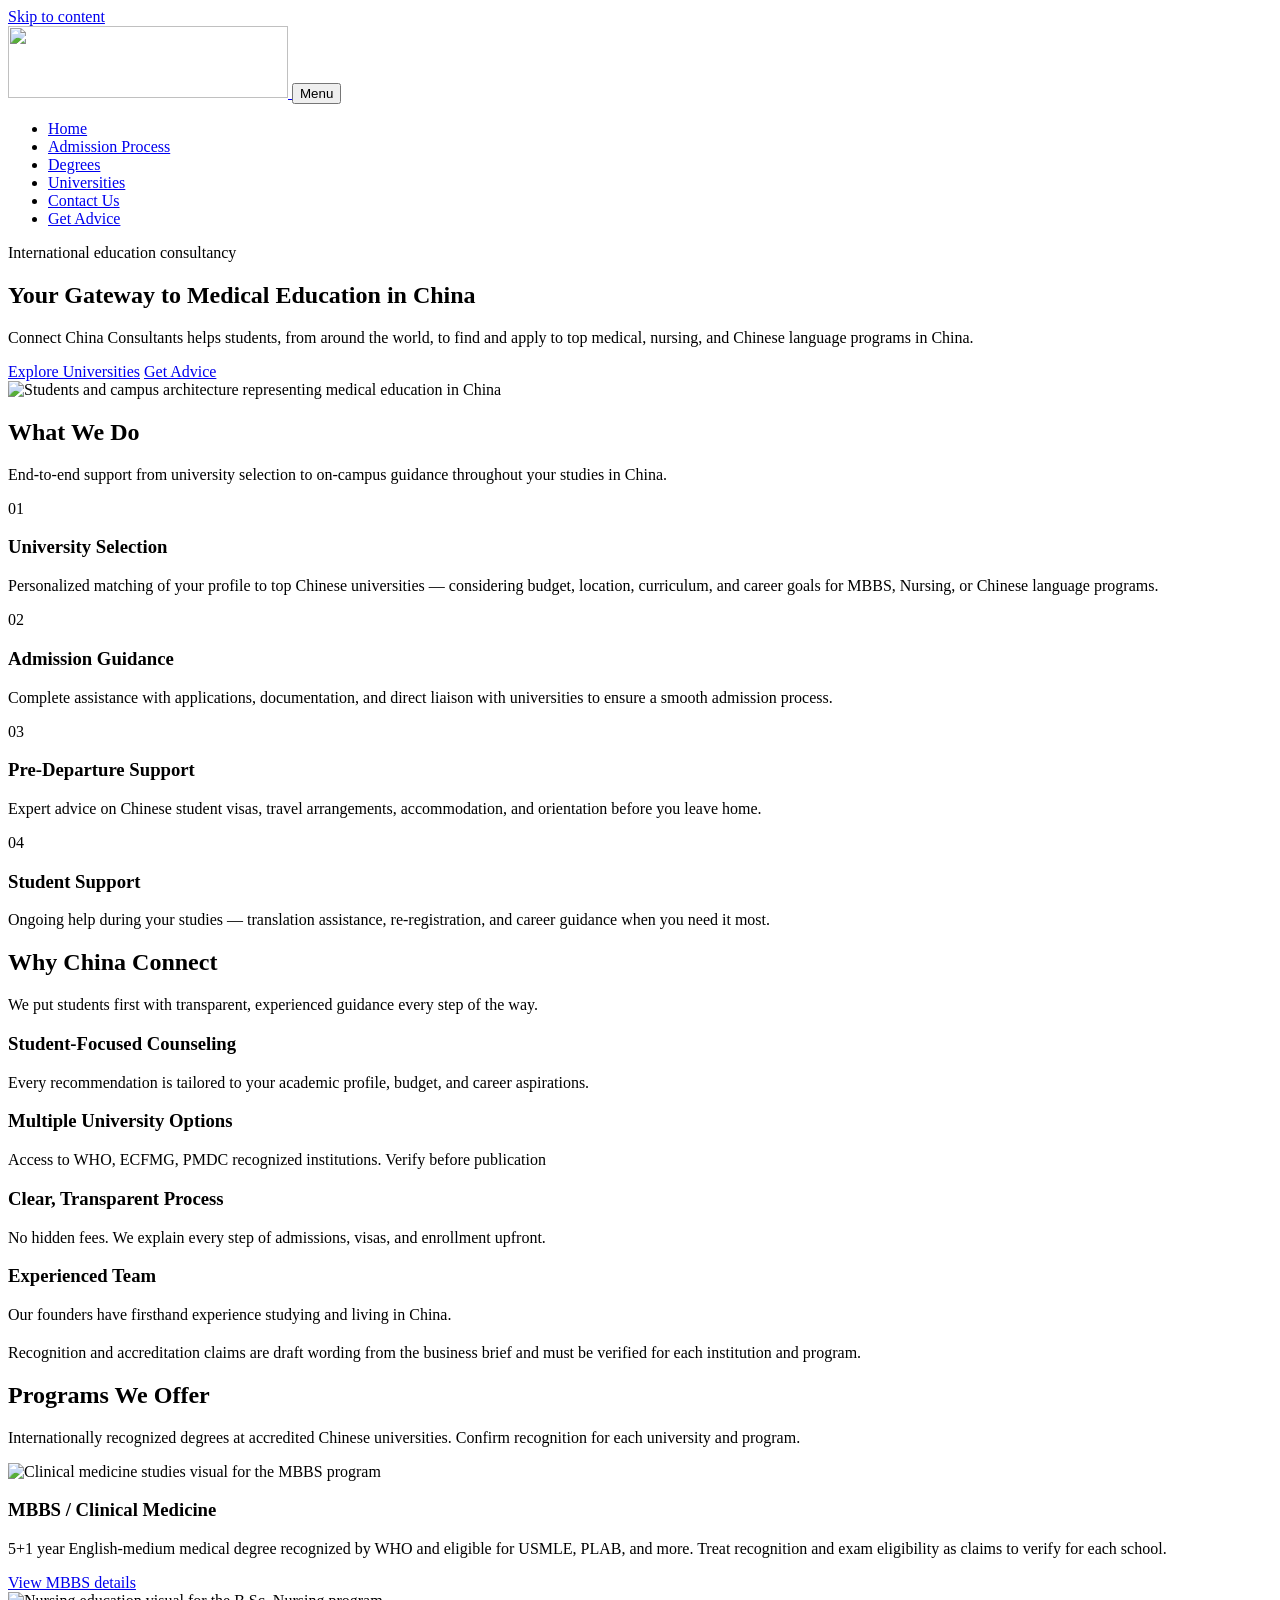
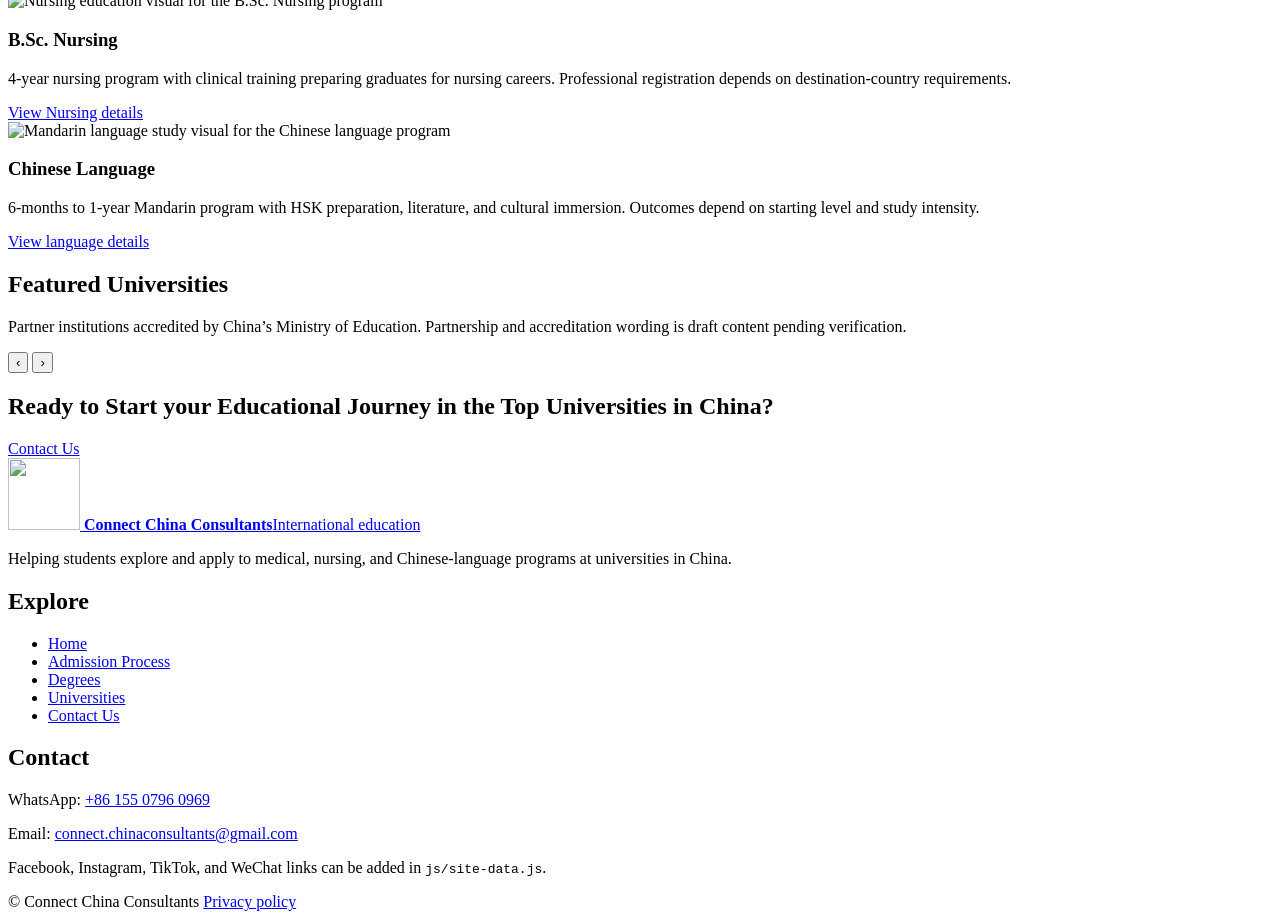
==== index.html @ 9dba4f5d "Add files via upload" ====
<!DOCTYPE html>
<html lang="en">
<head>
  <meta charset="utf-8">
  <meta name="viewport" content="width=device-width, initial-scale=1">
  <title>Connect China Consultants | Medical Education in China</title>
  <meta name="description" content="Connect China Consultants helps students find and apply to medical, nursing, and Chinese language programs at universities in China.">
  <meta property="og:title" content="Connect China Consultants">
  <meta property="og:description" content="Your gateway to medical, nursing, and Chinese language programs in China.">
  <meta property="og:type" content="website">
  <meta property="og:image" content="public/assets/images/home-hero-image.jpg">
  <link rel="icon" href="public/assets/images/favicon-icon.png" type="image/png">
  <link rel="stylesheet" href="css/styles.css">
</head>
<body>
  <a class="skip-link" href="#main">Skip to content</a>
  <header class="site-header">
    <div class="container header-inner">
      <a class="brand" href="index.html" aria-label="Connect China Consultants home">
        <img src="public/assets/images/horizontal-logo.png" alt="" width="280" height="72">
      </a>
      <button class="nav-toggle" id="nav-toggle" type="button" aria-expanded="false" aria-controls="site-nav">
        <span></span>
        <span class="sr-only">Menu</span>
      </button>
      <nav class="site-nav" id="site-nav" aria-label="Primary">
        <ul>
          <li><a href="index.html" aria-current="page">Home</a></li>
          <li><a href="admission.html">Admission Process</a></li>
          <li><a href="degrees.html">Degrees</a></li>
          <li><a href="universities.html">Universities</a></li>
          <li><a href="contact.html">Contact Us</a></li>
          <li class="nav-cta"><a class="btn btn-gold" href="contact.html">Get Advice</a></li>
        </ul>
      </nav>
    </div>
  </header>

  <main id="main">
    <section class="hero">
      <div class="container hero-grid">
        <div>
          <p class="eyebrow">International education consultancy</p>
          <h1>Your Gateway to Medical Education in China</h1>
          <p class="lede">Connect China Consultants helps students, from around the world, to find and apply to top medical, nursing, and Chinese language programs in China.</p>
          <div class="hero-actions">
            <a class="btn btn-gold" href="universities.html">Explore Universities</a>
            <a class="btn btn-light" href="contact.html">Get Advice</a>
          </div>
        </div>
        <img src="public/assets/images/home-hero-image.jpg" alt="Students and campus architecture representing medical education in China" width="1920" height="1080">
      </div>
    </section>

    <section class="section">
      <div class="container">
        <div class="section-head">
          <h2>What We Do</h2>
          <p>End-to-end support from university selection to on-campus guidance throughout your studies in China.</p>
        </div>
        <div class="grid-2">
          <article class="card">
            <div class="icon-dot" aria-hidden="true">01</div>
            <h3>University Selection</h3>
            <p>Personalized matching of your profile to top Chinese universities — considering budget, location, curriculum, and career goals for MBBS, Nursing, or Chinese language programs.</p>
          </article>
          <article class="card">
            <div class="icon-dot" aria-hidden="true">02</div>
            <h3>Admission Guidance</h3>
            <p>Complete assistance with applications, documentation, and direct liaison with universities to ensure a smooth admission process.</p>
          </article>
          <article class="card">
            <div class="icon-dot" aria-hidden="true">03</div>
            <h3>Pre-Departure Support</h3>
            <p>Expert advice on Chinese student visas, travel arrangements, accommodation, and orientation before you leave home.</p>
          </article>
          <article class="card">
            <div class="icon-dot" aria-hidden="true">04</div>
            <h3>Student Support</h3>
            <p>Ongoing help during your studies — translation assistance, re-registration, and career guidance when you need it most.</p>
          </article>
        </div>
      </div>
    </section>

    <section class="section section-muted">
      <div class="container">
        <div class="section-head">
          <h2>Why China Connect</h2>
          <p>We put students first with transparent, experienced guidance every step of the way.</p>
        </div>
        <div class="grid-4">
          <article class="card">
            <h3>Student-Focused Counseling</h3>
            <p>Every recommendation is tailored to your academic profile, budget, and career aspirations.</p>
          </article>
          <article class="card">
            <h3>Multiple University Options</h3>
            <p>Access to WHO, ECFMG, PMDC recognized institutions. <span class="badge badge-warn">Verify before publication</span></p>
          </article>
          <article class="card">
            <h3>Clear, Transparent Process</h3>
            <p>No hidden fees. We explain every step of admissions, visas, and enrollment upfront.</p>
          </article>
          <article class="card">
            <h3>Experienced Team</h3>
            <p>Our founders have firsthand experience studying and living in China.</p>
          </article>
        </div>
        <p class="note" style="margin-top:1.25rem;">Recognition and accreditation claims are draft wording from the business brief and must be verified for each institution and program.</p>
      </div>
    </section>

    <section class="section">
      <div class="container">
        <div class="section-head">
          <h2>Programs We Offer</h2>
          <p>Internationally recognized degrees at accredited Chinese universities. Confirm recognition for each university and program.</p>
        </div>
        <div class="grid-3">
          <article class="card program-card">
            <img src="public/assets/images/program-mbbs.jpg" alt="Clinical medicine studies visual for the MBBS program" width="1200" height="800" loading="lazy">
            <div class="card-body">
              <h3>MBBS / Clinical Medicine</h3>
              <p>5+1 year English-medium medical degree recognized by WHO and eligible for USMLE, PLAB, and more. Treat recognition and exam eligibility as claims to verify for each school.</p>
              <a class="btn btn-primary" href="degrees.html#mbbs">View MBBS details</a>
            </div>
          </article>
          <article class="card program-card">
            <img src="public/assets/images/program-nursing.jpg" alt="Nursing education visual for the B.Sc. Nursing program" width="1200" height="800" loading="lazy">
            <div class="card-body">
              <h3>B.Sc. Nursing</h3>
              <p>4-year nursing program with clinical training preparing graduates for nursing careers. Professional registration depends on destination-country requirements.</p>
              <a class="btn btn-primary" href="degrees.html#nursing">View Nursing details</a>
            </div>
          </article>
          <article class="card program-card">
            <img src="public/assets/images/program-chinese-language.jpg" alt="Mandarin language study visual for the Chinese language program" width="1200" height="800" loading="lazy">
            <div class="card-body">
              <h3>Chinese Language</h3>
              <p>6-months to 1-year Mandarin program with HSK preparation, literature, and cultural immersion. Outcomes depend on starting level and study intensity.</p>
              <a class="btn btn-primary" href="degrees.html#chinese">View language details</a>
            </div>
          </article>
        </div>
      </div>
    </section>

    <section class="section section-muted">
      <div class="container">
        <div class="section-head">
          <h2>Featured Universities</h2>
          <p>Partner institutions accredited by China’s Ministry of Education. Partnership and accreditation wording is draft content pending verification.</p>
        </div>
        <div class="carousel-wrap">
          <div class="carousel-viewport">
            <div class="carousel-track" id="uni-carousel" tabindex="0" aria-label="Featured universities"></div>
          </div>
          <div class="carousel-controls">
            <button class="icon-btn" type="button" data-carousel="prev" aria-label="Previous universities">‹</button>
            <button class="icon-btn" type="button" data-carousel="next" aria-label="Next universities">›</button>
          </div>
        </div>
      </div>
    </section>

    <section class="section-navy cta-banner">
      <div class="container">
        <h2>Ready to Start your Educational Journey in the Top Universities in China?</h2>
        <a class="btn btn-gold" href="contact.html">Contact Us</a>
      </div>
    </section>
  </main>

  <footer class="site-footer">
    <div class="container footer-grid">
      <div>
        <a class="brand" href="index.html">
          <img src="public/assets/images/main-logo.png" alt="" width="72" height="72">
          <span class="brand-text"><strong>Connect China Consultants</strong><span>International education</span></span>
        </a>
        <p>Helping students explore and apply to medical, nursing, and Chinese-language programs at universities in China.</p>
      </div>
      <div>
        <h2>Explore</h2>
        <ul class="footer-links">
          <li><a href="index.html">Home</a></li>
          <li><a href="admission.html">Admission Process</a></li>
          <li><a href="degrees.html">Degrees</a></li>
          <li><a href="universities.html">Universities</a></li>
          <li><a href="contact.html">Contact Us</a></li>
        </ul>
      </div>
      <div>
        <h2>Contact</h2>
        <p>WhatsApp: <a href="https://wa.me/8615507960969">+86 155 0796 0969</a></p>
        <p>Email: <a href="mailto:connect.chinaconsultants@gmail.com">connect.chinaconsultants@gmail.com</a></p>
        <p>Facebook, Instagram, TikTok, and WeChat links can be added in <code>js/site-data.js</code>.</p>
      </div>
    </div>
    <div class="container footer-bottom">
      <span>© <span data-year></span> Connect China Consultants</span>
      <a href="privacy.html">Privacy policy</a>
    </div>
  </footer>
  <script src="js/site-data.js"></script>
  <script src="js/main.js"></script>
</body>
</html>
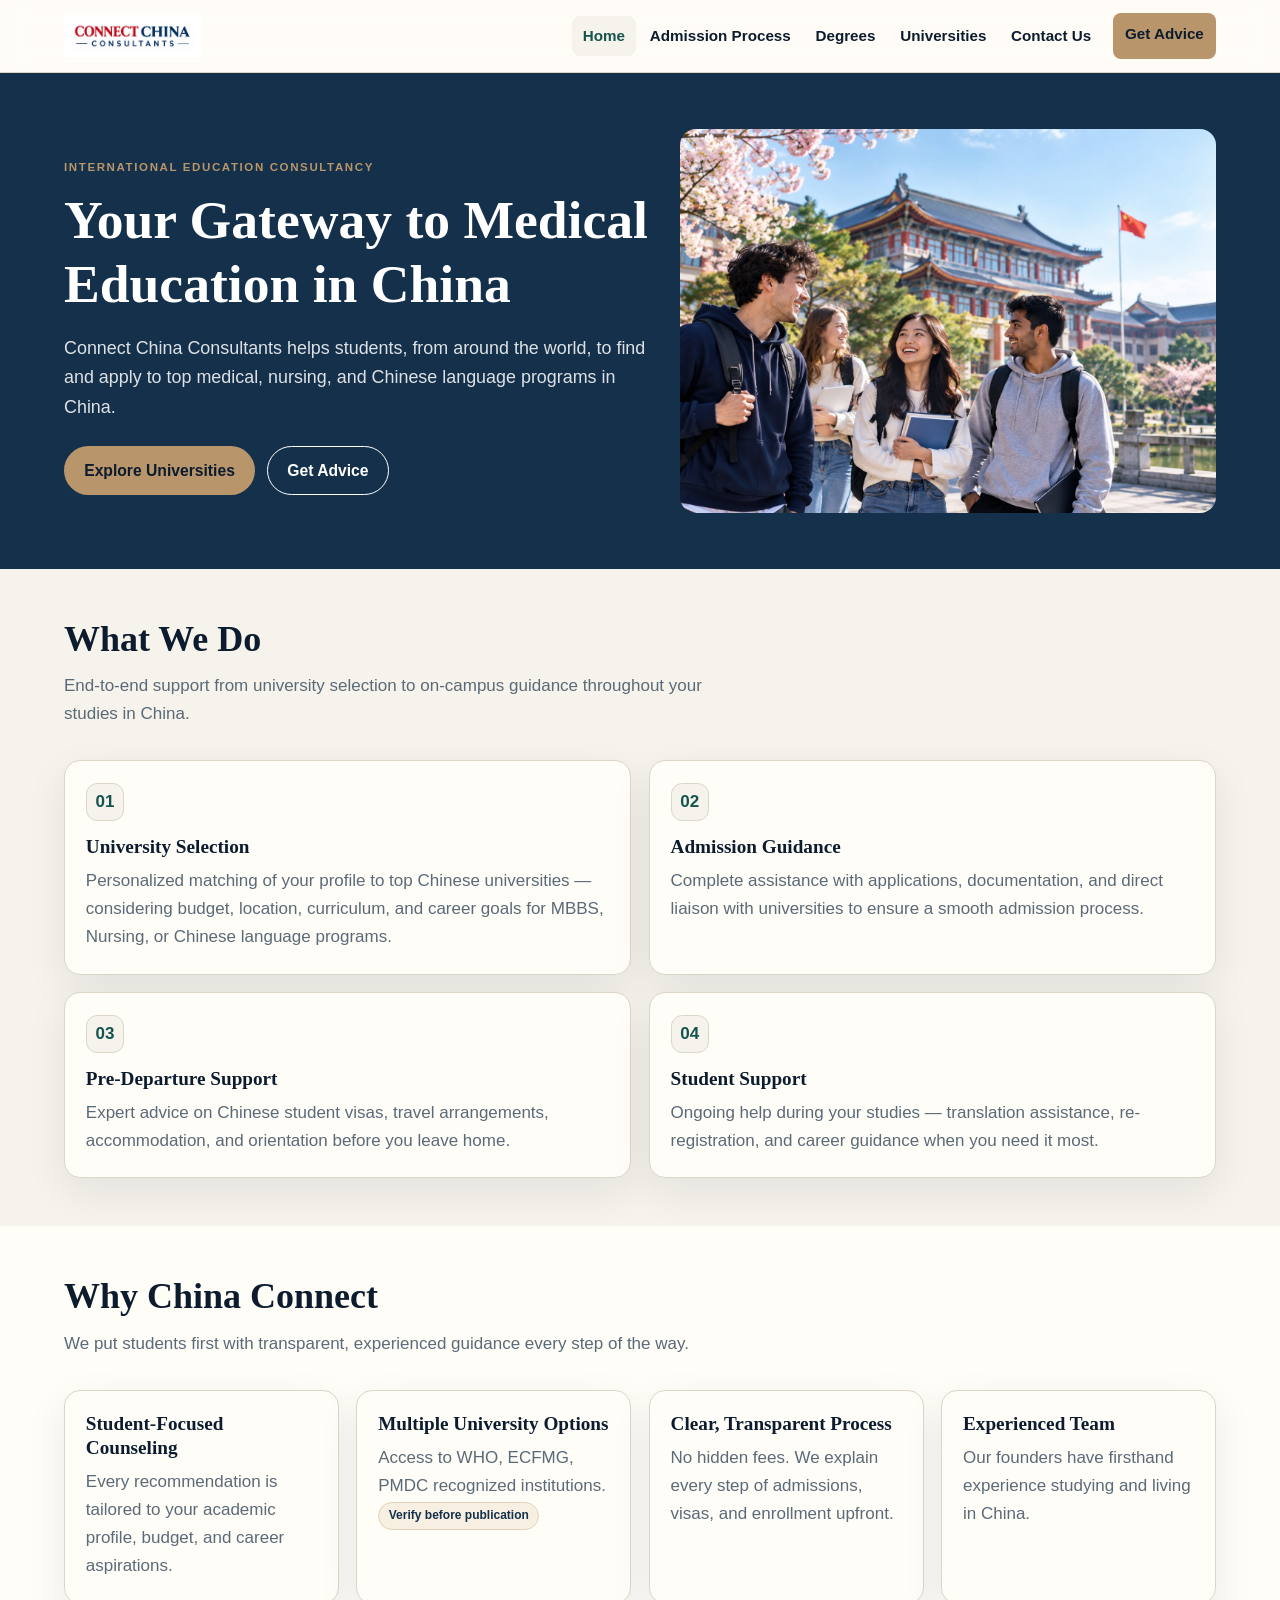
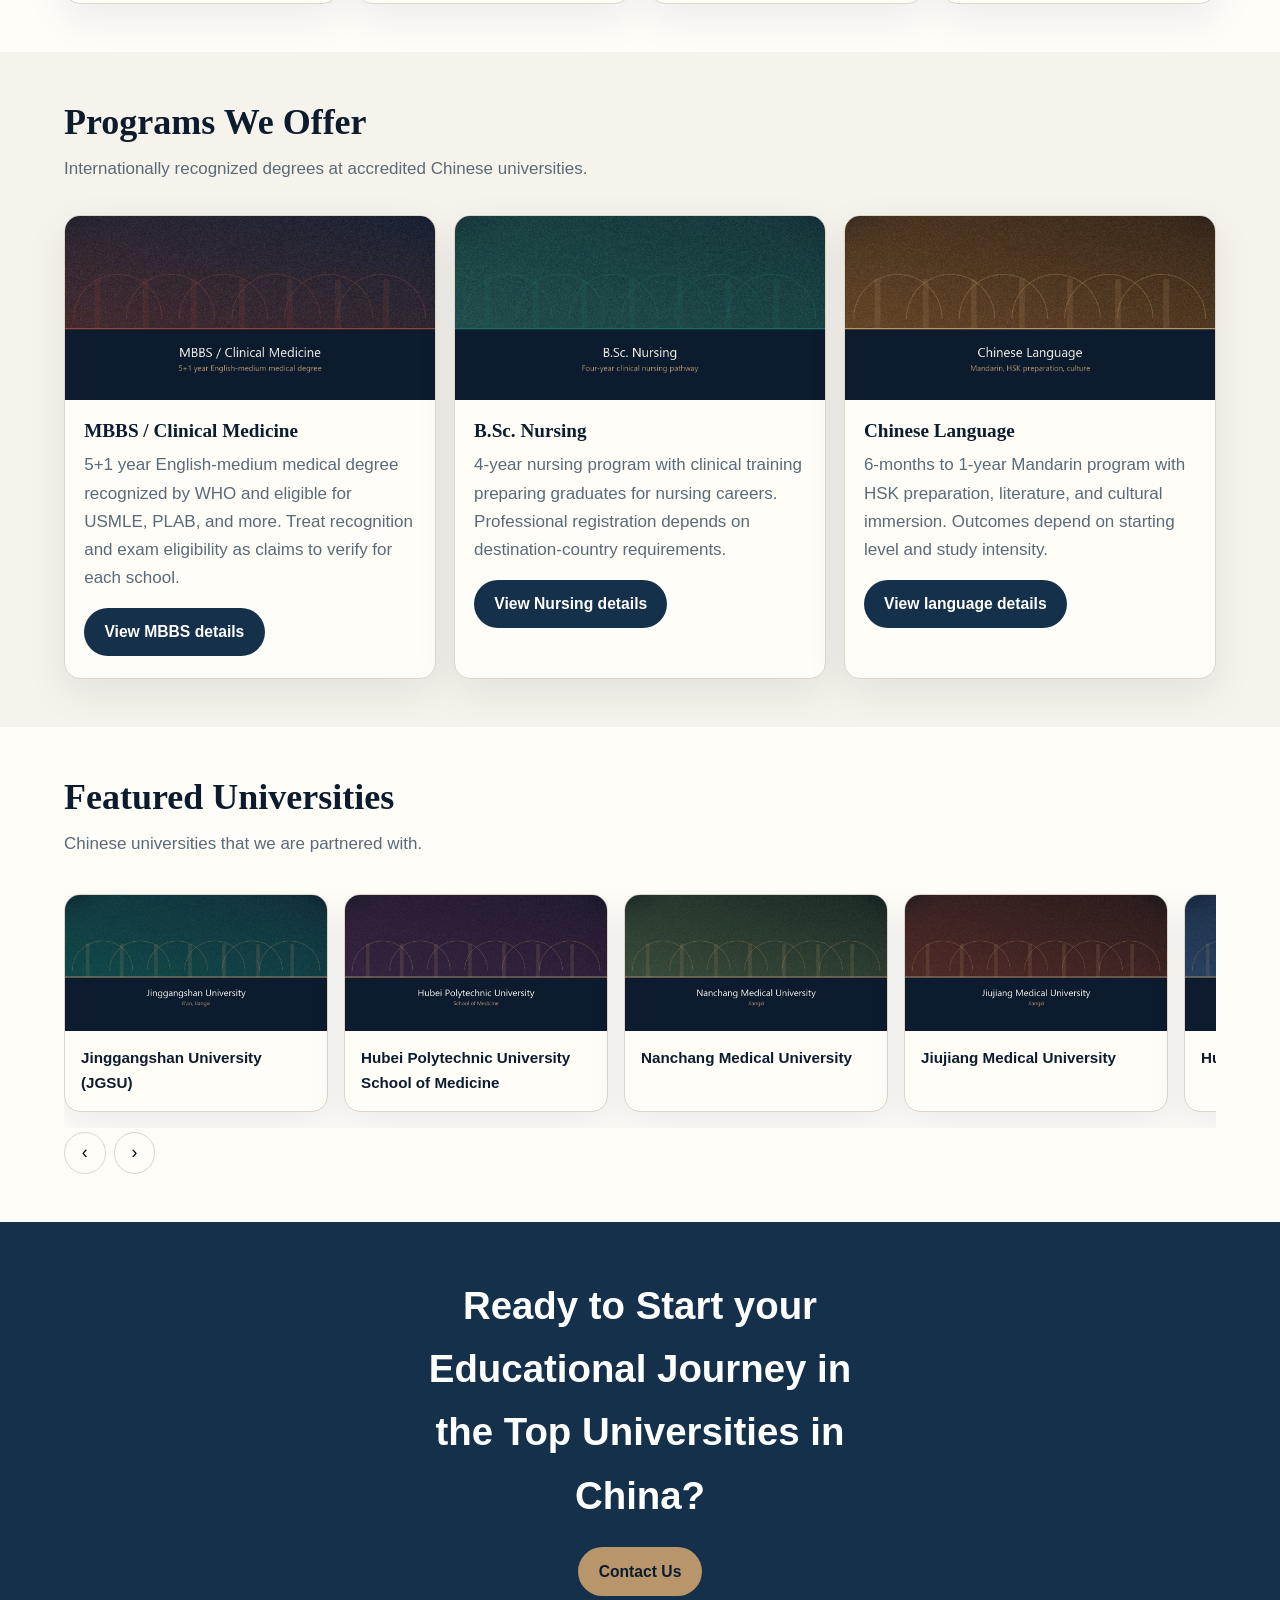
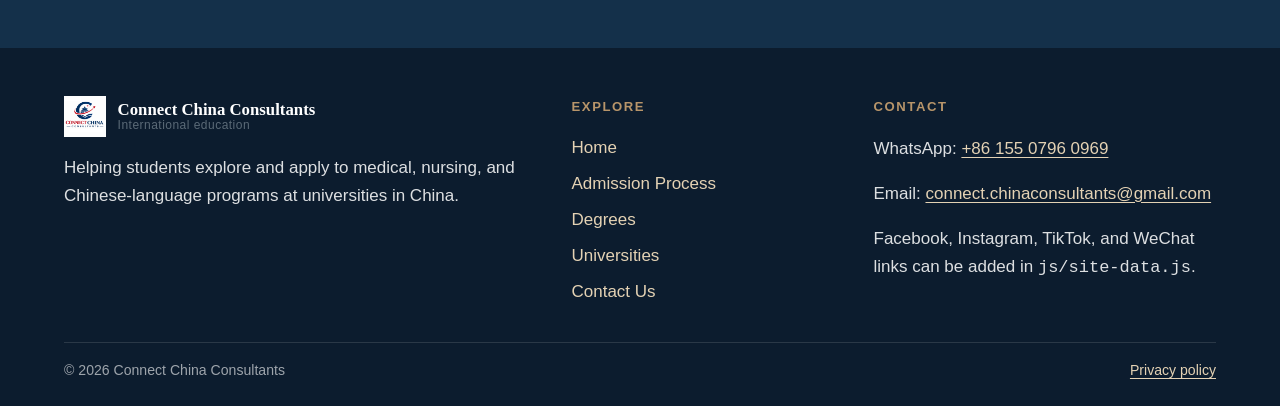
==== commit 4ea553a0: "Add files via upload" ====
--- a/index.html
+++ b/index.html
@@ -107,7 +107,7 @@
             <p>Our founders have firsthand experience studying and living in China.</p>
           </article>
         </div>
-        <p class="note" style="margin-top:1.25rem;">Recognition and accreditation claims are draft wording from the business brief and must be verified for each institution and program.</p>
+        <!-- <p class="note" style="margin-top:1.25rem;">Recognition and accreditation claims are draft wording from the business brief and must be verified for each institution and program.</p> -->
       </div>
     </section>
 
@@ -115,7 +115,7 @@
       <div class="container">
         <div class="section-head">
           <h2>Programs We Offer</h2>
-          <p>Internationally recognized degrees at accredited Chinese universities. Confirm recognition for each university and program.</p>
+          <p>Internationally recognized degrees at accredited Chinese universities. </p>
         </div>
         <div class="grid-3">
           <article class="card program-card">
@@ -150,7 +150,7 @@
       <div class="container">
         <div class="section-head">
           <h2>Featured Universities</h2>
-          <p>Partner institutions accredited by China’s Ministry of Education. Partnership and accreditation wording is draft content pending verification.</p>
+          <p>Chinese universities that we are partnered with.</p>
         </div>
         <div class="carousel-wrap">
           <div class="carousel-viewport">
--- a/css/styles.css
+++ b/css/styles.css
@@ -0,0 +1,1085 @@
+/* Connect China Consultants — design system */
+:root {
+  --ink: #0c1c2e;
+  --navy: #14304a;
+  --teal: #1d6b62;
+  --teal-deep: #14544d;
+  --gold: #b8956a;
+  --gold-soft: #e4d2b4;
+  --ivory: #f6f3ec;
+  --paper: #fffdf8;
+  --muted: #5b6a77;
+  --line: #ddd5c8;
+  --danger: #8f3333;
+  --focus: #1d6b62;
+  --header-h: 4.5rem;
+  --radius: 1rem;
+  --radius-sm: 0.625rem;
+  --shadow: 0 14px 40px rgba(12, 28, 46, 0.08);
+  --shadow-lg: 0 24px 60px rgba(12, 28, 46, 0.14);
+  --max: 72rem;
+  --narrow: 42rem;
+  --font-sans: "Segoe UI", "Noto Sans", "Helvetica Neue", Arial, sans-serif;
+  --font-serif: "Palatino Linotype", Palatino, "Iowan Old Style", "Times New Roman", serif;
+  --space-1: 0.25rem;
+  --space-2: 0.5rem;
+  --space-3: 0.75rem;
+  --space-4: 1rem;
+  --space-5: 1.5rem;
+  --space-6: 2rem;
+  --space-7: 3rem;
+  --space-8: 4.5rem;
+}
+
+*,
+*::before,
+*::after {
+  box-sizing: border-box;
+}
+
+html {
+  scroll-behavior: smooth;
+}
+
+@media (prefers-reduced-motion: reduce) {
+  html {
+    scroll-behavior: auto;
+  }
+
+  *,
+  *::before,
+  *::after {
+    animation-duration: 0.01ms !important;
+    animation-iteration-count: 1 !important;
+    transition-duration: 0.01ms !important;
+    scroll-behavior: auto !important;
+  }
+}
+
+body {
+  margin: 0;
+  font-family: var(--font-sans);
+  color: var(--ink);
+  background: var(--ivory);
+  line-height: 1.65;
+  font-size: 1.0625rem;
+}
+
+img {
+  max-width: 100%;
+  height: auto;
+  display: block;
+}
+
+a {
+  color: var(--teal-deep);
+  text-decoration-thickness: 1px;
+  text-underline-offset: 0.18em;
+}
+
+a:hover {
+  color: var(--navy);
+}
+
+:focus-visible {
+  outline: 3px solid var(--gold);
+  outline-offset: 3px;
+}
+
+.skip-link {
+  position: absolute;
+  left: 1rem;
+  top: -3rem;
+  background: var(--navy);
+  color: #fff;
+  padding: 0.5rem 1rem;
+  z-index: 1000;
+  border-radius: 0.4rem;
+}
+
+.skip-link:focus {
+  top: 0.75rem;
+}
+
+.container {
+  width: min(100% - 2rem, var(--max));
+  margin-inline: auto;
+}
+
+.narrow {
+  width: min(100% - 2rem, var(--narrow));
+  margin-inline: auto;
+}
+
+.site-header {
+  position: sticky;
+  top: 0;
+  z-index: 50;
+  background: rgba(255, 253, 248, 0.92);
+  backdrop-filter: blur(12px);
+  border-bottom: 1px solid var(--line);
+}
+
+.header-inner {
+  display: flex;
+  align-items: center;
+  justify-content: space-between;
+  min-height: var(--header-h);
+  gap: 1rem;
+}
+
+.brand {
+  display: flex;
+  align-items: center;
+  gap: 0.75rem;
+  text-decoration: none;
+  color: inherit;
+  min-width: 0;
+}
+
+.brand img {
+  height: 2.6rem;
+  width: auto;
+}
+
+.brand-text {
+  display: flex;
+  flex-direction: column;
+  line-height: 1.15;
+}
+
+.brand-text strong {
+  font-family: var(--font-serif);
+  font-size: 1.05rem;
+}
+
+.brand-text span {
+  font-size: 0.75rem;
+  color: var(--muted);
+  letter-spacing: 0.04em;
+}
+
+.nav-toggle {
+  display: inline-flex;
+  align-items: center;
+  justify-content: center;
+  width: 2.75rem;
+  height: 2.75rem;
+  border: 1px solid var(--line);
+  border-radius: 0.6rem;
+  background: var(--paper);
+  cursor: pointer;
+}
+
+.nav-toggle span,
+.nav-toggle span::before,
+.nav-toggle span::after {
+  display: block;
+  width: 1.15rem;
+  height: 2px;
+  background: var(--ink);
+  position: relative;
+}
+
+.nav-toggle span::before,
+.nav-toggle span::after {
+  content: "";
+  position: absolute;
+  left: 0;
+}
+
+.nav-toggle span::before {
+  top: -6px;
+}
+
+.nav-toggle span::after {
+  top: 6px;
+}
+
+.site-nav {
+  display: none;
+}
+
+.site-nav.is-open {
+  display: block;
+  position: absolute;
+  left: 0;
+  right: 0;
+  top: 100%;
+  background: var(--paper);
+  border-bottom: 1px solid var(--line);
+  padding: 0.75rem 1rem 1.25rem;
+  box-shadow: var(--shadow);
+}
+
+.site-nav ul {
+  list-style: none;
+  margin: 0;
+  padding: 0;
+  display: flex;
+  flex-direction: column;
+  gap: 0.25rem;
+}
+
+.site-nav a {
+  display: block;
+  padding: 0.7rem 0.85rem;
+  text-decoration: none;
+  color: var(--ink);
+  border-radius: 0.5rem;
+  font-weight: 600;
+}
+
+.site-nav a:hover,
+.site-nav a[aria-current="page"] {
+  background: var(--ivory);
+  color: var(--teal-deep);
+}
+
+.nav-cta {
+  margin-top: 0.5rem;
+}
+
+@media (min-width: 980px) {
+  .nav-toggle {
+    display: none;
+  }
+
+  .site-nav,
+  .site-nav.is-open {
+    display: block;
+    position: static;
+    background: transparent;
+    border: 0;
+    padding: 0;
+    box-shadow: none;
+  }
+
+  .site-nav ul {
+    flex-direction: row;
+    align-items: center;
+    gap: 0.15rem;
+  }
+
+  .site-nav a {
+    padding: 0.45rem 0.7rem;
+    font-size: 0.95rem;
+  }
+
+  .nav-cta {
+    margin-top: 0;
+    margin-left: 0.5rem;
+  }
+}
+
+.btn {
+  display: inline-flex;
+  align-items: center;
+  justify-content: center;
+  gap: 0.4rem;
+  min-height: 2.85rem;
+  padding: 0.65rem 1.2rem;
+  border-radius: 999px;
+  border: 1px solid transparent;
+  font-weight: 650;
+  text-decoration: none;
+  cursor: pointer;
+  font-family: inherit;
+  font-size: 0.98rem;
+  transition: background 0.2s ease, color 0.2s ease, transform 0.2s ease, box-shadow 0.2s ease;
+}
+
+.btn:hover {
+  transform: translateY(-1px);
+}
+
+.btn-primary {
+  background: var(--navy);
+  color: #fff;
+}
+
+.btn-primary:hover {
+  background: #0c2236;
+  color: #fff;
+}
+
+.btn-gold {
+  background: var(--gold);
+  color: var(--ink);
+}
+
+.btn-gold:hover {
+  background: #c9a87a;
+  color: var(--ink);
+}
+
+.btn-outline {
+  background: transparent;
+  border-color: var(--navy);
+  color: var(--navy);
+}
+
+.btn-outline:hover {
+  background: var(--navy);
+  color: #fff;
+}
+
+.btn-light {
+  background: transparent;
+  border-color: #fff;
+  color: #fff;
+}
+
+.btn-light:hover {
+  background: #fff;
+  color: var(--navy);
+}
+
+.btn-ghost {
+  background: transparent;
+  color: var(--ink);
+  border-color: var(--line);
+}
+
+.hero {
+  position: relative;
+  overflow: hidden;
+  background: var(--navy);
+  color: #fff;
+}
+
+.hero-grid {
+  display: grid;
+  gap: 1.5rem;
+  padding: 2.25rem 0 2.75rem;
+}
+
+.hero img {
+  width: 100%;
+  height: 16rem;
+  object-fit: cover;
+  border-radius: var(--radius);
+}
+
+.eyebrow {
+  display: inline-block;
+  letter-spacing: 0.14em;
+  text-transform: uppercase;
+  font-size: 0.72rem;
+  font-weight: 700;
+  color: var(--gold);
+  margin-bottom: 0.75rem;
+}
+
+.hero h1,
+.page-hero h1 {
+  font-family: var(--font-serif);
+  font-weight: 600;
+  line-height: 1.18;
+  font-size: clamp(2rem, 5vw, 3.35rem);
+  margin: 0 0 1rem;
+}
+
+.hero p.lede,
+.page-hero .lede {
+  font-size: 1.12rem;
+  color: rgba(255, 255, 255, 0.86);
+  max-width: 38rem;
+}
+
+.hero-actions,
+.cta-row {
+  display: flex;
+  flex-wrap: wrap;
+  gap: 0.75rem;
+  margin-top: 1.5rem;
+}
+
+.page-hero {
+  background: linear-gradient(160deg, var(--navy) 0%, #1a4a58 100%);
+  color: #fff;
+  padding: 3rem 0 3.25rem;
+}
+
+.page-hero .lede {
+  margin: 0;
+}
+
+.section {
+  padding: var(--space-7) 0;
+}
+
+.section-muted {
+  background: var(--paper);
+}
+
+.section-navy {
+  background: var(--navy);
+  color: #fff;
+}
+
+.section h2,
+.card h3,
+.program-panel h2 {
+  font-family: var(--font-serif);
+  font-weight: 600;
+  line-height: 1.25;
+}
+
+.section-head {
+  max-width: 40rem;
+  margin-bottom: 2rem;
+}
+
+.section-head h2 {
+  font-size: clamp(1.7rem, 3vw, 2.25rem);
+  margin: 0 0 0.65rem;
+}
+
+.section-head p {
+  margin: 0;
+  color: var(--muted);
+}
+
+.section-navy .section-head p {
+  color: rgba(255, 255, 255, 0.78);
+}
+
+.grid-2,
+.grid-3,
+.grid-4 {
+  display: grid;
+  gap: 1.1rem;
+}
+
+@media (min-width: 700px) {
+  .hero-grid {
+    grid-template-columns: 1.05fr 0.95fr;
+    align-items: center;
+    padding: 3.5rem 0;
+  }
+
+  .hero img {
+    height: 24rem;
+  }
+
+  .grid-2 {
+    grid-template-columns: 1fr 1fr;
+  }
+
+  .grid-3,
+  .grid-4 {
+    grid-template-columns: 1fr 1fr;
+  }
+}
+
+@media (min-width: 1024px) {
+  .grid-3 {
+    grid-template-columns: repeat(3, 1fr);
+  }
+
+  .grid-4 {
+    grid-template-columns: repeat(4, 1fr);
+  }
+}
+
+.card {
+  background: var(--paper);
+  border: 1px solid var(--line);
+  border-radius: var(--radius);
+  padding: 1.35rem 1.3rem 1.4rem;
+  box-shadow: var(--shadow);
+}
+
+.card h3 {
+  margin: 0 0 0.5rem;
+  font-size: 1.2rem;
+}
+
+.card p {
+  margin: 0;
+  color: var(--muted);
+}
+
+.icon-dot {
+  width: 2.4rem;
+  height: 2.4rem;
+  border-radius: 0.7rem;
+  background: var(--ivory);
+  color: var(--teal-deep);
+  display: grid;
+  place-items: center;
+  font-weight: 700;
+  margin-bottom: 0.85rem;
+  border: 1px solid var(--line);
+}
+
+.program-card {
+  overflow: hidden;
+  padding: 0;
+}
+
+.program-card img {
+  width: 100%;
+  height: 11.5rem;
+  object-fit: cover;
+}
+
+.program-card .card-body {
+  padding: 1.2rem 1.2rem 1.35rem;
+}
+
+.program-card h3 {
+  margin-top: 0;
+}
+
+.program-card p {
+  margin-bottom: 1rem;
+}
+
+.carousel-wrap {
+  position: relative;
+}
+
+.carousel-viewport {
+  overflow: hidden;
+}
+
+.carousel-track {
+  display: flex;
+  gap: 1rem;
+  overflow-x: auto;
+  scroll-snap-type: x mandatory;
+  scroll-behavior: smooth;
+  padding: 0.25rem 0 1rem;
+  -webkit-overflow-scrolling: touch;
+}
+
+.carousel-track::-webkit-scrollbar {
+  height: 6px;
+}
+
+.carousel-track::-webkit-scrollbar-thumb {
+  background: var(--gold);
+  border-radius: 99px;
+}
+
+.uni-tile {
+  flex: 0 0 min(78%, 16.5rem);
+  scroll-snap-align: start;
+  text-decoration: none;
+  color: inherit;
+  background: var(--paper);
+  border: 1px solid var(--line);
+  border-radius: var(--radius);
+  overflow: hidden;
+  box-shadow: var(--shadow);
+}
+
+.uni-tile img {
+  width: 100%;
+  height: 8.5rem;
+  object-fit: cover;
+}
+
+.uni-tile span {
+  display: block;
+  padding: 0.85rem 1rem 1rem;
+  font-weight: 650;
+  font-size: 0.95rem;
+}
+
+.carousel-controls {
+  display: flex;
+  gap: 0.5rem;
+  margin-top: 0.25rem;
+}
+
+.icon-btn {
+  width: 2.6rem;
+  height: 2.6rem;
+  border-radius: 50%;
+  border: 1px solid var(--line);
+  background: var(--paper);
+  cursor: pointer;
+  font-size: 1.1rem;
+}
+
+.cta-banner {
+  text-align: center;
+  padding: 3.25rem 0;
+}
+
+.cta-banner h2 {
+  font-size: clamp(1.7rem, 3vw, 2.4rem);
+  max-width: 22ch;
+  margin: 0 auto 1.25rem;
+}
+
+.site-footer {
+  background: var(--ink);
+  color: rgba(255, 255, 255, 0.86);
+  padding: 3rem 0 1.5rem;
+}
+
+.footer-grid {
+  display: grid;
+  gap: 1.75rem;
+}
+
+@media (min-width: 800px) {
+  .footer-grid {
+    grid-template-columns: 1.4fr 0.8fr 1fr;
+  }
+}
+
+.site-footer a {
+  color: var(--gold-soft);
+}
+
+.site-footer .brand {
+  color: #fff;
+}
+
+.site-footer h2 {
+  font-size: 0.82rem;
+  letter-spacing: 0.12em;
+  text-transform: uppercase;
+  color: var(--gold);
+  margin: 0 0 0.75rem;
+}
+
+.footer-links {
+  list-style: none;
+  margin: 0;
+  padding: 0;
+}
+
+.footer-links a {
+  display: inline-block;
+  padding: 0.25rem 0;
+  text-decoration: none;
+}
+
+.footer-bottom {
+  margin-top: 2rem;
+  padding-top: 1rem;
+  border-top: 1px solid rgba(255, 255, 255, 0.12);
+  font-size: 0.88rem;
+  color: rgba(255, 255, 255, 0.6);
+  display: flex;
+  flex-wrap: wrap;
+  gap: 0.75rem 1.25rem;
+  justify-content: space-between;
+}
+
+.note {
+  font-size: 0.9rem;
+  color: var(--muted);
+  background: var(--ivory);
+  border-left: 3px solid var(--gold);
+  padding: 0.85rem 1rem;
+  border-radius: 0 0.6rem 0.6rem 0;
+}
+
+.badge {
+  display: inline-flex;
+  align-items: center;
+  padding: 0.2rem 0.6rem;
+  border-radius: 999px;
+  font-size: 0.75rem;
+  font-weight: 700;
+  background: var(--ivory);
+  border: 1px solid var(--line);
+  color: var(--navy);
+}
+
+.badge-warn {
+  background: #f8efe3;
+  border-color: #e4d2b4;
+}
+
+.timeline {
+  display: grid;
+  gap: 1.25rem;
+  counter-reset: step;
+}
+
+.timeline-step {
+  position: relative;
+  padding: 1.4rem 1.3rem 1.45rem 1.3rem;
+  background: var(--paper);
+  border: 1px solid var(--line);
+  border-radius: var(--radius);
+  box-shadow: var(--shadow);
+}
+
+.timeline-step h2 {
+  margin-top: 0;
+  font-size: 1.35rem;
+}
+
+.checklist {
+  list-style: none;
+  margin: 1rem 0 0;
+  padding: 0;
+}
+
+.checklist li {
+  position: relative;
+  padding: 0.45rem 0 0.45rem 1.7rem;
+  border-bottom: 1px solid var(--line);
+}
+
+.checklist li:last-child {
+  border-bottom: 0;
+}
+
+.checklist li::before {
+  content: "";
+  position: absolute;
+  left: 0;
+  top: 0.7rem;
+  width: 0.85rem;
+  height: 0.85rem;
+  border: 2px solid var(--teal);
+  border-radius: 0.2rem;
+}
+
+.fee-grid {
+  display: grid;
+  gap: 1rem;
+}
+
+@media (min-width: 800px) {
+  .fee-grid {
+    grid-template-columns: 1fr 1fr;
+  }
+}
+
+.fee-card h3 {
+  margin-top: 0;
+}
+
+.amount {
+  font-family: var(--font-serif);
+  font-size: 1.8rem;
+  margin: 0.35rem 0 0.6rem;
+}
+
+.program-panel {
+  display: grid;
+  gap: 1.25rem;
+  margin-bottom: 2.5rem;
+  background: var(--paper);
+  border: 1px solid var(--line);
+  border-radius: 1.2rem;
+  overflow: hidden;
+  box-shadow: var(--shadow);
+}
+
+.program-panel img {
+  width: 100%;
+  height: 14rem;
+  object-fit: cover;
+}
+
+.program-copy {
+  padding: 0 1.35rem 1.5rem;
+}
+
+@media (min-width: 900px) {
+  .program-panel {
+    grid-template-columns: 1.05fr 1fr;
+    align-items: stretch;
+  }
+
+  .program-panel img {
+    height: 100%;
+    min-height: 22rem;
+  }
+
+  .program-copy {
+    padding: 1.75rem 1.75rem 1.75rem 0.5rem;
+  }
+}
+
+.fact-list {
+  display: grid;
+  gap: 0.55rem;
+  margin: 1.1rem 0 1.25rem;
+}
+
+.fact-list div {
+  display: grid;
+  grid-template-columns: 9.5rem 1fr;
+  gap: 0.6rem;
+  padding: 0.45rem 0;
+  border-bottom: 1px solid var(--line);
+  font-size: 0.97rem;
+}
+
+.fact-list dt,
+.fact-list .k {
+  font-weight: 700;
+  color: var(--navy);
+}
+
+@media (max-width: 560px) {
+  .fact-list div {
+    grid-template-columns: 1fr;
+    gap: 0.15rem;
+  }
+}
+
+.university-card {
+  background: var(--paper);
+  border: 1px solid var(--line);
+  border-radius: 1.15rem;
+  overflow: hidden;
+  box-shadow: var(--shadow);
+  display: flex;
+  flex-direction: column;
+}
+
+.university-card > img {
+  width: 100%;
+  height: 12.5rem;
+  object-fit: cover;
+}
+
+.uni-body {
+  padding: 1.15rem 1.15rem 1.25rem;
+  display: flex;
+  flex-direction: column;
+  gap: 0.7rem;
+  flex: 1;
+}
+
+.uni-body h2 {
+  margin: 0;
+  font-size: 1.28rem;
+}
+
+.uni-meta {
+  color: var(--muted);
+  font-size: 0.92rem;
+  margin: 0;
+}
+
+.tags {
+  display: flex;
+  flex-wrap: wrap;
+  gap: 0.4rem;
+}
+
+.uni-facts {
+  margin: 0;
+  padding: 0;
+  list-style: none;
+  display: grid;
+  gap: 0.35rem;
+  font-size: 0.94rem;
+}
+
+.uni-facts li strong {
+  color: var(--navy);
+}
+
+.uni-actions {
+  display: flex;
+  flex-wrap: wrap;
+  gap: 0.5rem;
+  margin-top: auto;
+  padding-top: 0.4rem;
+}
+
+.uni-extra {
+  border-top: 1px solid var(--line);
+  padding-top: 0.85rem;
+}
+
+.uni-extra[hidden] {
+  display: none;
+}
+
+.poster-row {
+  display: flex;
+  gap: 0.6rem;
+  margin-top: 0.6rem;
+}
+
+.poster-row img {
+  width: 42%;
+  height: 7.5rem;
+  object-fit: cover;
+  border-radius: 0.6rem;
+}
+
+.table-wrap {
+  overflow-x: auto;
+  border: 1px solid var(--line);
+  border-radius: var(--radius);
+  background: var(--paper);
+  box-shadow: var(--shadow);
+}
+
+.compare-table {
+  width: 100%;
+  border-collapse: collapse;
+  min-width: 68rem;
+  font-size: 0.9rem;
+}
+
+.compare-table th,
+.compare-table td {
+  text-align: left;
+  padding: 0.75rem 0.85rem;
+  border-bottom: 1px solid var(--line);
+  vertical-align: top;
+}
+
+.compare-table th {
+  background: var(--navy);
+  color: #fff;
+  font-weight: 650;
+  position: sticky;
+  top: 0;
+}
+
+.compare-table tbody tr:nth-child(even) {
+  background: var(--ivory);
+}
+
+.compare-table a {
+  font-weight: 650;
+  text-decoration: none;
+}
+
+.contact-grid {
+  display: grid;
+  gap: 1.5rem;
+}
+
+@media (min-width: 900px) {
+  .contact-grid {
+    grid-template-columns: 0.85fr 1.15fr;
+    align-items: start;
+  }
+}
+
+.contact-list {
+  list-style: none;
+  margin: 0;
+  padding: 0;
+}
+
+.contact-list li {
+  padding: 0.7rem 0;
+  border-bottom: 1px solid var(--line);
+}
+
+.form {
+  display: grid;
+  gap: 0.95rem;
+}
+
+.form-field {
+  display: grid;
+  gap: 0.3rem;
+}
+
+.form-field label {
+  font-weight: 650;
+  font-size: 0.95rem;
+}
+
+.req {
+  color: var(--danger);
+}
+
+.form input,
+.form select,
+.form textarea {
+  width: 100%;
+  min-height: 2.75rem;
+  padding: 0.6rem 0.75rem;
+  border: 1px solid var(--line);
+  border-radius: var(--radius-sm);
+  font: inherit;
+  background: #fff;
+}
+
+.form textarea {
+  min-height: 8rem;
+  resize: vertical;
+}
+
+.form input:user-invalid,
+.form select:user-invalid,
+.form textarea:user-invalid {
+  border-color: var(--danger);
+}
+
+.help,
+.error {
+  font-size: 0.85rem;
+  color: var(--muted);
+}
+
+.error {
+  color: var(--danger);
+}
+
+.consent {
+  display: flex;
+  gap: 0.6rem;
+  align-items: flex-start;
+  font-size: 0.92rem;
+}
+
+.consent input {
+  width: auto;
+  min-height: 0;
+  margin-top: 0.3rem;
+}
+
+.hp {
+  position: absolute;
+  left: -9999px;
+}
+
+.form-status {
+  min-height: 1.4rem;
+  font-weight: 650;
+}
+
+.form-status.success {
+  color: var(--teal-deep);
+}
+
+.form-status.fail {
+  color: var(--danger);
+}
+
+.fallback-actions {
+  display: flex;
+  flex-wrap: wrap;
+  gap: 0.6rem;
+  margin-top: 0.75rem;
+}
+
+.sr-only {
+  position: absolute;
+  width: 1px;
+  height: 1px;
+  padding: 0;
+  margin: -1px;
+  overflow: hidden;
+  clip: rect(0, 0, 0, 0);
+  border: 0;
+}
+
+.anchor-target {
+  scroll-margin-top: calc(var(--header-h) + 1rem);
+}
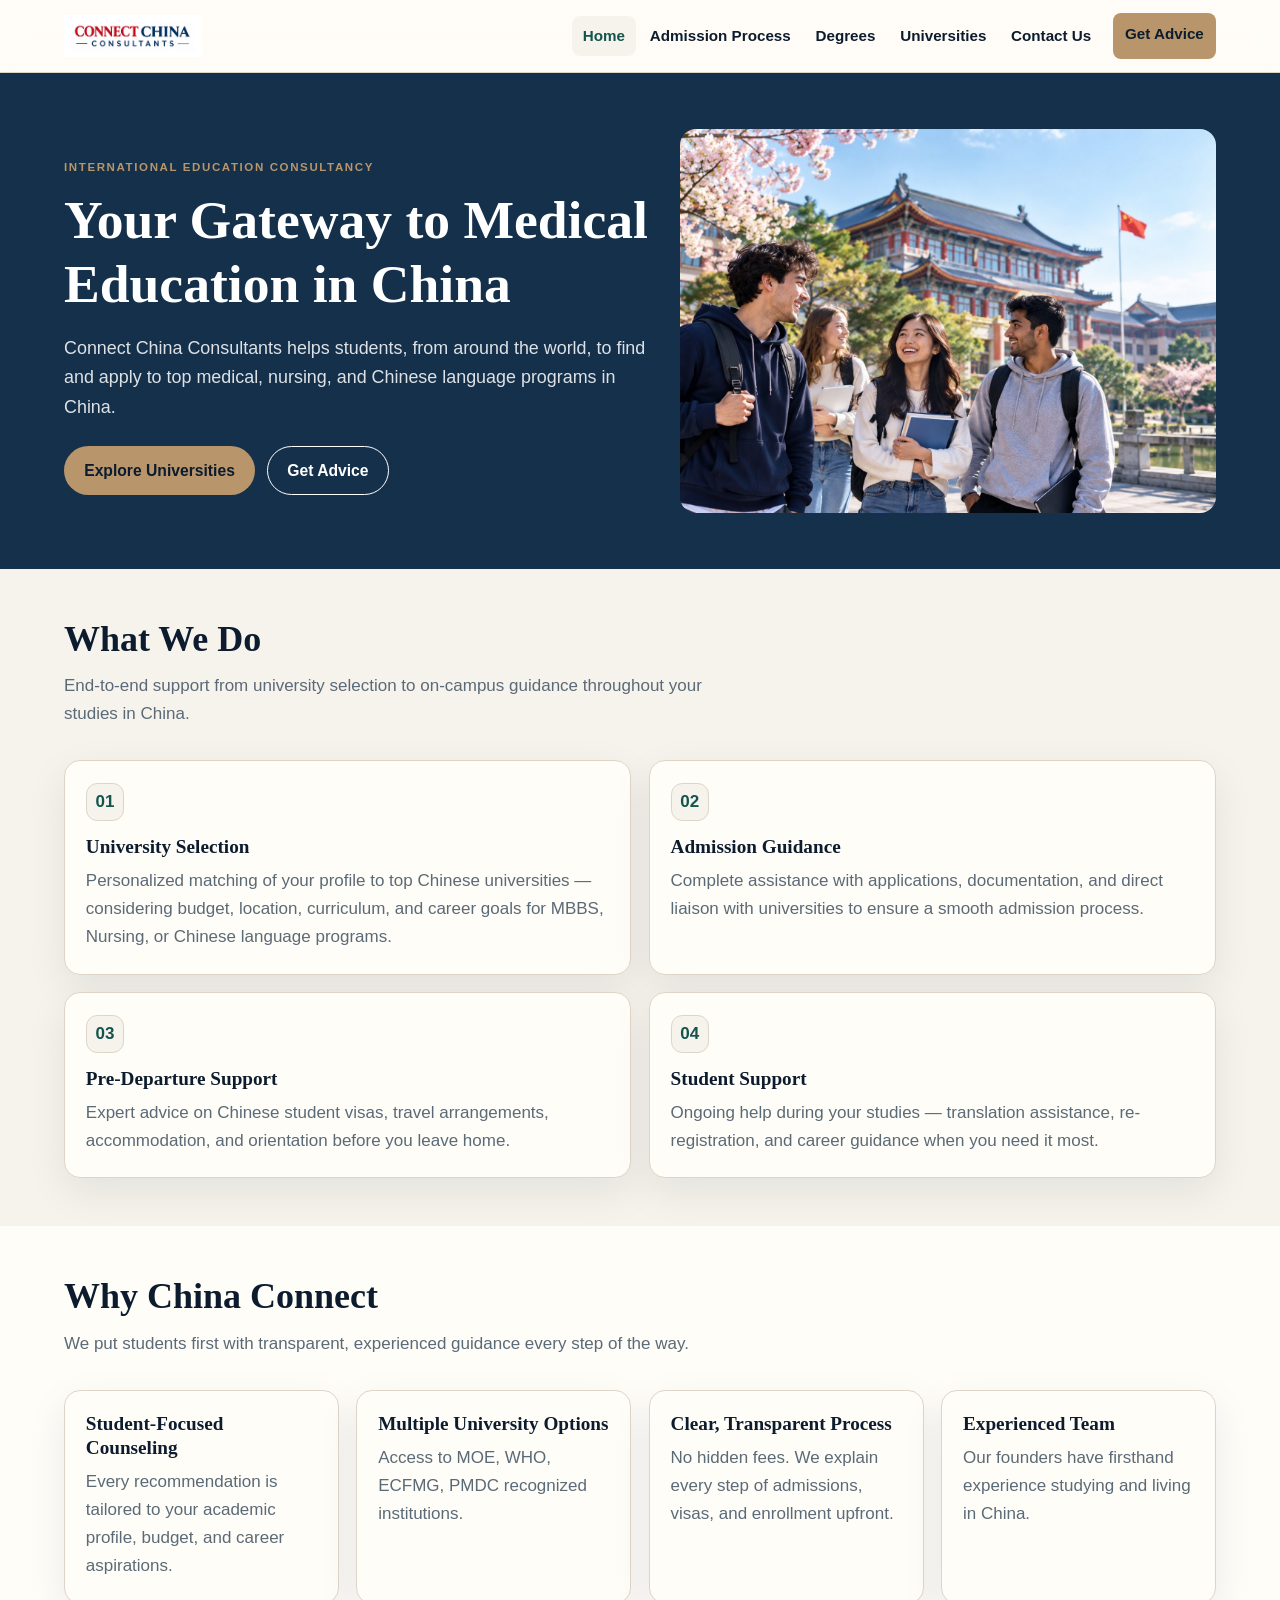
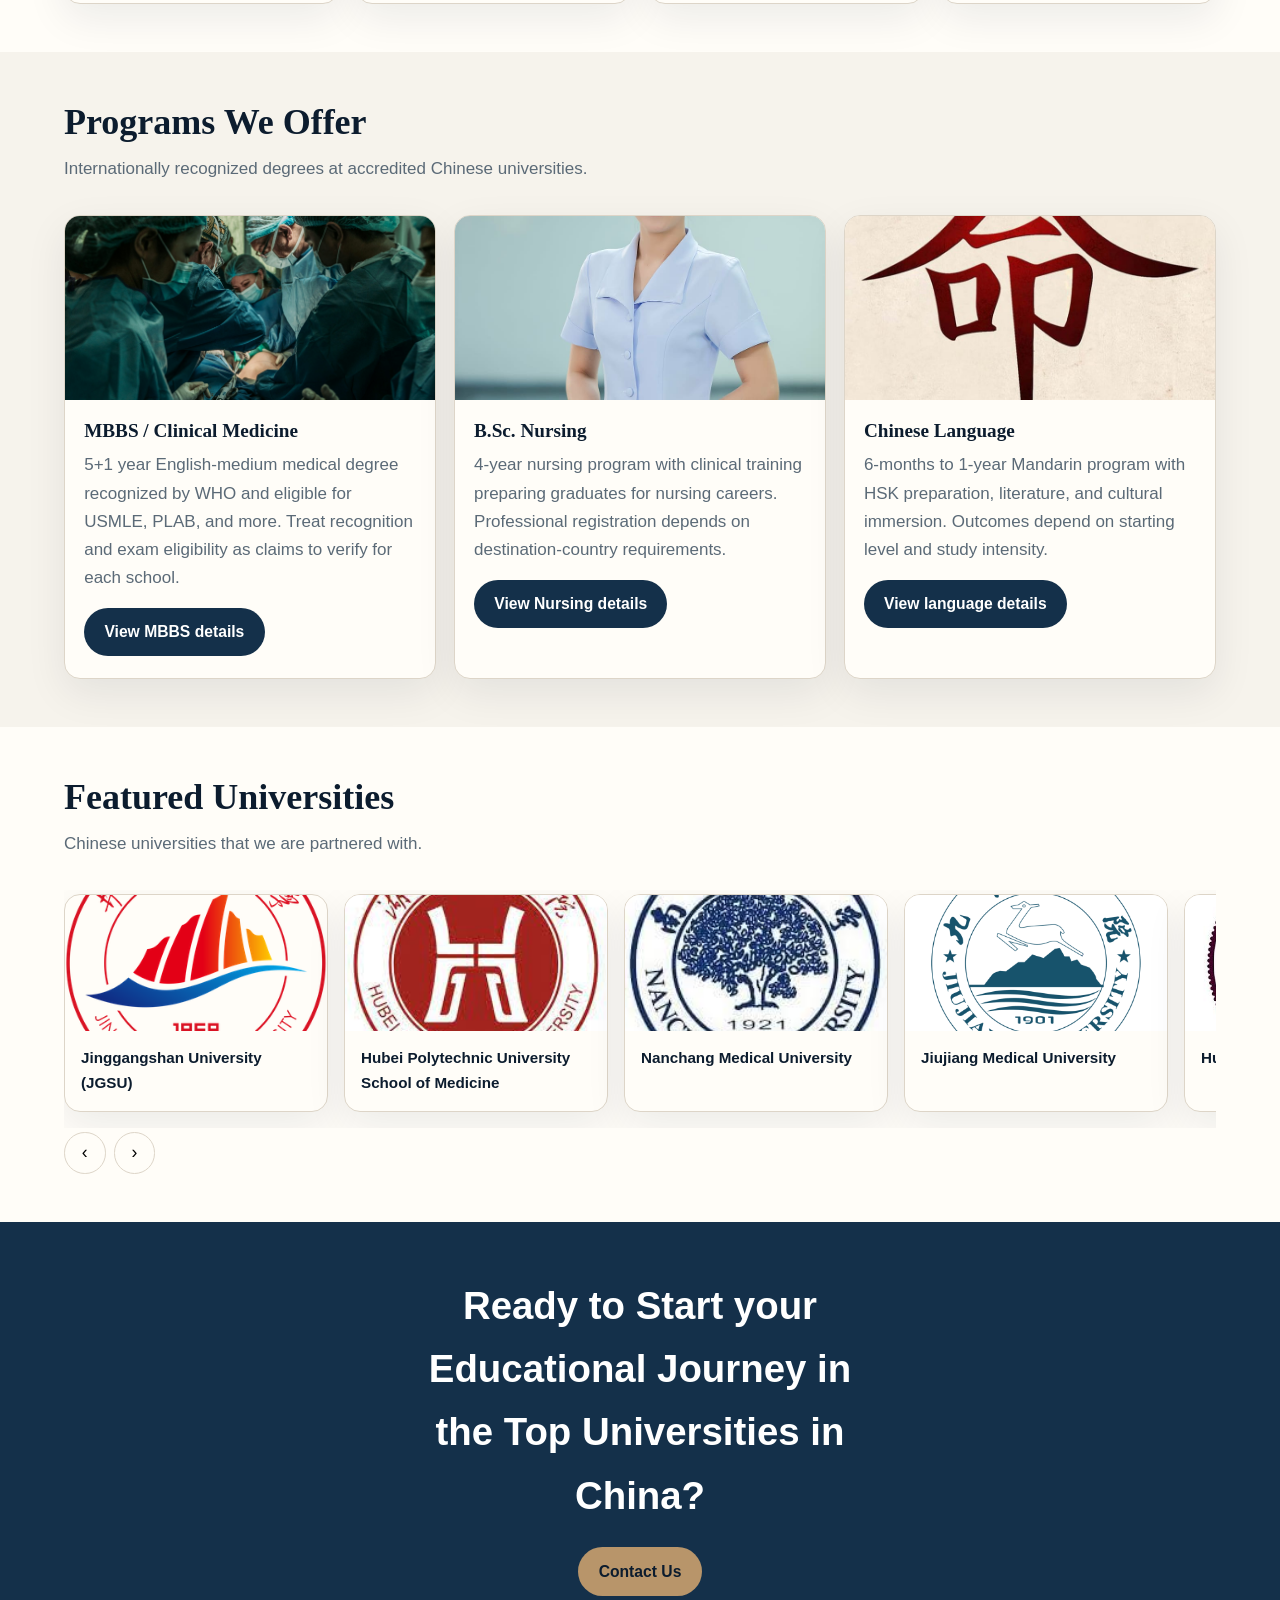
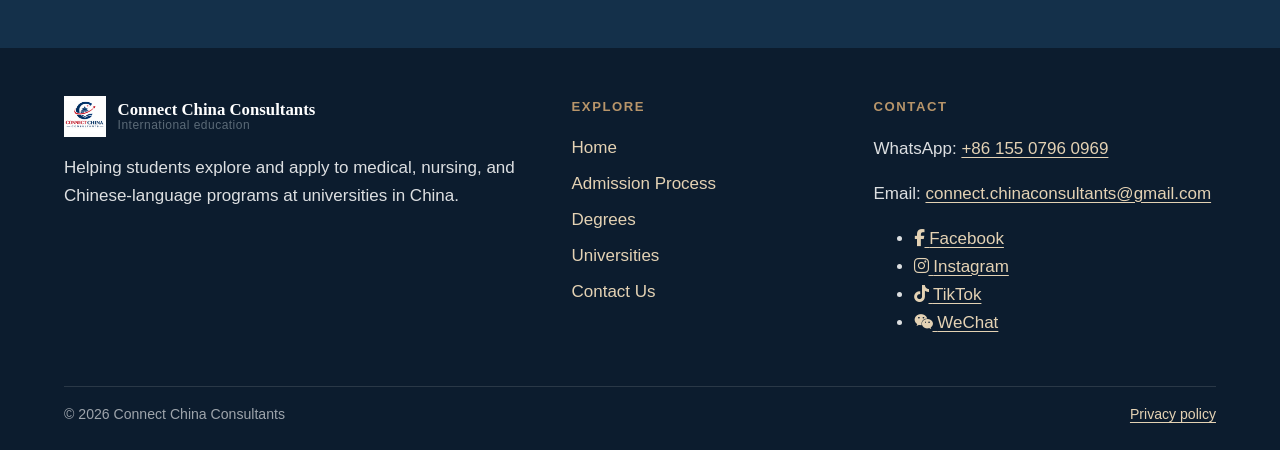
==== commit 776d5a7c: "Add files via upload" ====
--- a/index.html
+++ b/index.html
@@ -11,6 +11,8 @@
   <meta property="og:image" content="public/assets/images/home-hero-image.jpg">
   <link rel="icon" href="public/assets/images/favicon-icon.png" type="image/png">
   <link rel="stylesheet" href="css/styles.css">
+  <!-- Font Awesome -->
+  <link rel="stylesheet" href="https://cdnjs.cloudflare.com/ajax/libs/font-awesome/6.5.2/css/all.min.css">
 </head>
 <body>
   <a class="skip-link" href="#main">Skip to content</a>
@@ -96,7 +98,7 @@
           </article>
           <article class="card">
             <h3>Multiple University Options</h3>
-            <p>Access to WHO, ECFMG, PMDC recognized institutions. <span class="badge badge-warn">Verify before publication</span></p>
+            <p>Access to MOE, WHO, ECFMG, PMDC recognized institutions.</p>
           </article>
           <article class="card">
             <h3>Clear, Transparent Process</h3>
@@ -195,7 +197,36 @@
         <h2>Contact</h2>
         <p>WhatsApp: <a href="https://wa.me/8615507960969">+86 155 0796 0969</a></p>
         <p>Email: <a href="mailto:connect.chinaconsultants@gmail.com">connect.chinaconsultants@gmail.com</a></p>
-        <p>Facebook, Instagram, TikTok, and WeChat links can be added in <code>js/site-data.js</code>.</p>
+        <!-- <p>Facebook, Instagram, TikTok, and WeChat links can be added in <code>js/site-data.js</code>.</p> -->
+        <ul class="social-links">
+          <li>
+            <a href="https://www.facebook.com/profile.php?id=61595384543361" aria-label="Facebook">
+              <i class="fa-brands fa-facebook-f"></i>
+              <span>Facebook</span>
+            </a>
+          </li>
+        
+          <li>
+            <a href="https://www.instagram.com/connect.chinaconsultants/" aria-label="Instagram">
+              <i class="fa-brands fa-instagram"></i>
+              <span>Instagram</span>
+            </a>
+          </li>
+        
+          <li>
+            <a href="#" aria-label="TikTok">
+              <i class="fa-brands fa-tiktok"></i>
+              <span>TikTok</span>
+            </a>
+          </li>
+        
+          <li>
+            <a href="#" aria-label="WeChat">
+              <i class="fa-brands fa-weixin"></i>
+              <span>WeChat</span>
+            </a>
+          </li>
+        </ul>
       </div>
     </div>
     <div class="container footer-bottom">
